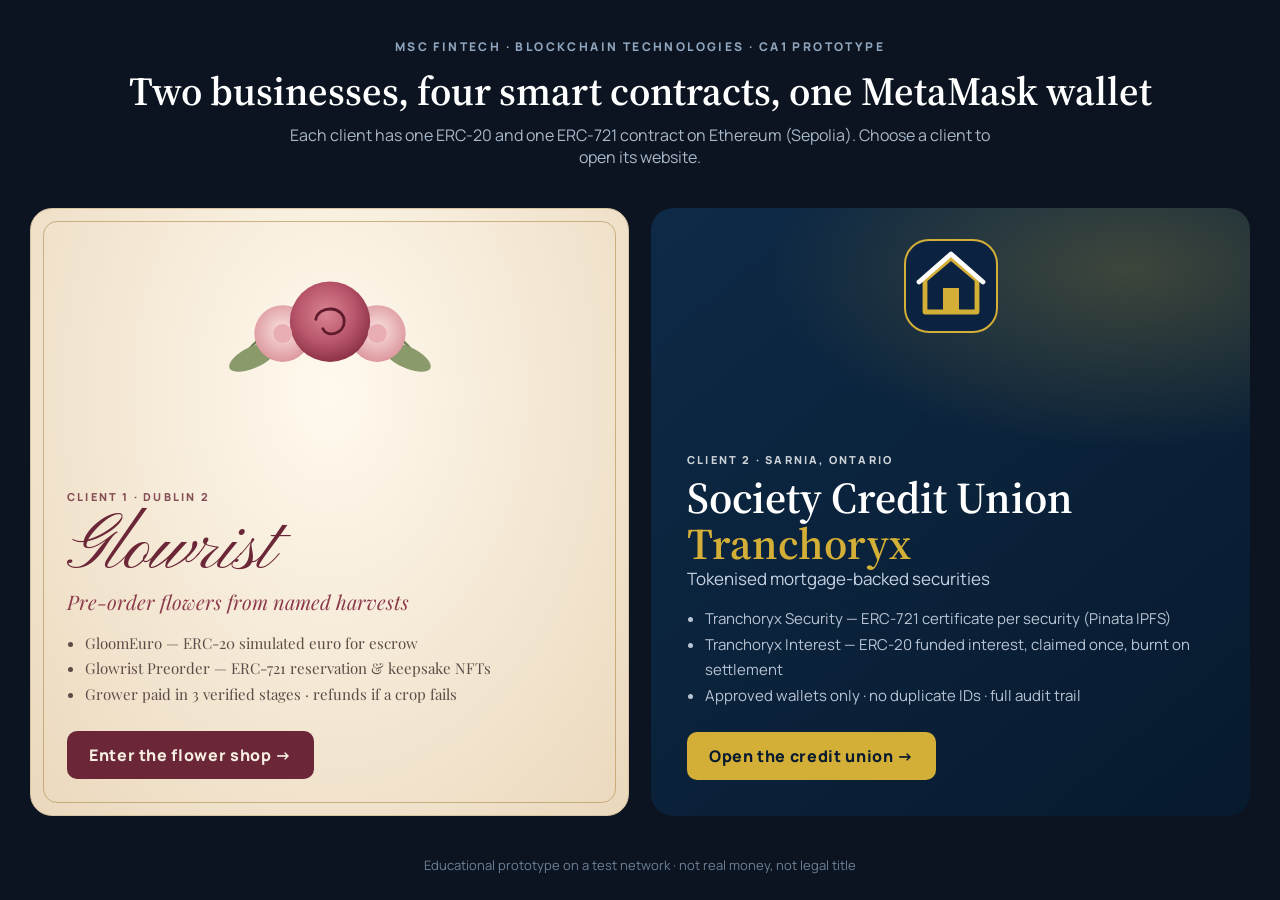
==== index.html @ 2df96d51 "Add files via upload" ====
<!DOCTYPE html>
<html lang="en">
<head>
  <meta charset="UTF-8">
  <meta name="viewport" content="width=device-width, initial-scale=1.0">
  <title>Blockchain CA1 · Glowrist & Society Credit Union</title>
  <link rel="preconnect" href="https://fonts.googleapis.com">
  <link rel="preconnect" href="https://fonts.gstatic.com" crossorigin>
  <link href="https://fonts.googleapis.com/css2?family=Manrope:wght@400;600;800&family=Pinyon+Script&family=Playfair+Display:ital,wght@0,700;1,500&family=Source+Serif+4:opsz,wght@8..60,600&display=swap" rel="stylesheet">
  <style>
    * { box-sizing: border-box; }
    body { margin: 0; font-family: "Manrope", sans-serif; min-height: 100vh; display: flex; flex-direction: column; background: #0B1420; }
    .top { text-align: center; color: #fff; padding: 34px 20px 10px; }
    .top small { letter-spacing: .2em; text-transform: uppercase; font-size: 12px; color: #8FA4BD; font-weight: 800; }
    .top h1 { font-family: "Source Serif 4", serif; font-weight: 600; font-size: clamp(26px, 3.4vw, 40px); margin: 8px 0 6px; }
    .top p { color: #A9B8CA; margin: 0 auto; max-width: 720px; }
    .split { flex: 1; display: grid; grid-template-columns: 1fr 1fr; gap: 22px; padding: 30px; max-width: 1300px; width: 100%; margin: 0 auto; }
    .portal { position: relative; border-radius: 22px; overflow: hidden; text-decoration: none; display: flex; flex-direction: column; justify-content: flex-end; min-height: 480px; padding: 36px; transition: transform .25s, box-shadow .25s; }
    .portal:hover { transform: translateY(-4px); box-shadow: 0 30px 60px -20px rgba(0,0,0,.7); }
    .glow { background: radial-gradient(ellipse at 50% 30%, #FFF9EE, #EAD8BC); color: #6B2737; border: 1px solid #D8C3A2; }
    .glow::before { content: ""; position: absolute; inset: 12px; border: 1px solid rgba(176,138,78,.6); border-radius: 14px; pointer-events: none; }
    .glow .name { font-family: "Pinyon Script", cursive; font-size: 76px; line-height: 1; }
    .glow .tag { font-family: "Playfair Display", serif; font-style: italic; font-size: 20px; color: #8C3A4C; }
    .glow .go { background: #6B2737; color: #F6EEE1; }
    .bank { background: radial-gradient(600px 300px at 80% 10%, rgba(212,175,55,.25), transparent 60%), linear-gradient(140deg, #0E2A47, #071A2E); color: #fff; }
    .bank .name { font-family: "Source Serif 4", serif; font-size: 44px; font-weight: 600; line-height: 1.05; }
    .bank .tag { color: #C7D3E2; font-size: 17px; }
    .bank .go { background: #D4AF37; color: #071A2E; }
    .portal ul { margin: 16px 0 24px; padding-left: 18px; line-height: 1.7; font-size: 15px; }
    .glow ul { color: #5D4A47; font-family: "Playfair Display", serif; }
    .bank ul { color: #B8C4D3; }
    .go { align-self: flex-start; font-weight: 800; padding: 13px 22px; border-radius: 10px; letter-spacing: .04em; }
    .art { position: absolute; top: 30px; left: 0; right: 0; display: flex; justify-content: center; }
    .label { font-size: 11px; letter-spacing: .2em; font-weight: 800; text-transform: uppercase; margin-bottom: 8px; opacity: .8; }
    footer { color: #6E8098; text-align: center; font-size: 13px; padding: 10px 20px 26px; }
    @media (max-width: 860px) { .split { grid-template-columns: 1fr; padding: 16px; } .portal { min-height: 440px; } }
  </style>
</head>
<body>
  <div class="top">
    <small>MSc FinTech · Blockchain Technologies · CA1 Prototype</small>
    <h1>Two businesses, four smart contracts, one MetaMask wallet</h1>
    <p>Each client has one ERC-20 and one ERC-721 contract on Ethereum (Sepolia). Choose a client to open its website.</p>
  </div>

  <div class="split">
    <a class="portal glow" href="glowrist.html">
      <div class="art">
        <svg viewBox="0 0 220 150" width="260" aria-hidden="true">
          <defs><radialGradient id="r" cx="45%" cy="40%" r="60%"><stop offset="0" stop-color="#D98493"/><stop offset=".6" stop-color="#B9566B"/><stop offset="1" stop-color="#8E3349"/></radialGradient>
          <radialGradient id="p" cx="50%" cy="45%" r="60%"><stop offset="0" stop-color="#FBE3E1"/><stop offset="1" stop-color="#D99198"/></radialGradient></defs>
          <path d="M40,95 C60,70 80,72 100,90" stroke="#6E7D52" stroke-width="2" fill="none"/>
          <path d="M120,90 C140,72 160,70 180,95" stroke="#6E7D52" stroke-width="2" fill="none"/>
          <ellipse cx="45" cy="100" rx="22" ry="9" fill="#8A9A6B" transform="rotate(-25 45 100)"/>
          <ellipse cx="175" cy="100" rx="22" ry="9" fill="#8A9A6B" transform="rotate(25 175 100)"/>
          <circle cx="70" cy="80" r="24" fill="url(#p)"/><circle cx="150" cy="80" r="24" fill="url(#p)"/>
          <circle cx="110" cy="70" r="34" fill="url(#r)"/>
          <path d="M98,68 C100,56 122,56 122,70 C122,80 108,84 104,76" fill="none" stroke="#5E1B2D" stroke-width="2.4" stroke-linecap="round"/>
          <circle cx="70" cy="80" r="8" fill="#E9AEB3"/><circle cx="150" cy="80" r="8" fill="#E9AEB3"/>
        </svg>
      </div>
      <div class="label">Client 1 · Dublin 2</div>
      <div class="name">Glowrist</div>
      <div class="tag">Pre-order flowers from named harvests</div>
      <ul>
        <li>GloomEuro — ERC-20 simulated euro for escrow</li>
        <li>Glowrist Preorder — ERC-721 reservation & keepsake NFTs</li>
        <li>Grower paid in 3 verified stages · refunds if a crop fails</li>
      </ul>
      <span class="go">Enter the flower shop →</span>
    </a>

    <a class="portal bank" href="society.html">
      <div class="art">
        <svg viewBox="0 0 48 48" width="96" aria-hidden="true">
          <rect x="1" y="1" width="46" height="46" rx="12" fill="#0B2340" stroke="#D4AF37" stroke-width="1"/>
          <path d="M24 10 L37 21 L37 37 L11 37 L11 21 Z" fill="none" stroke="#D4AF37" stroke-width="2.4" stroke-linejoin="round"/>
          <rect x="20" y="25" width="8" height="12" fill="#D4AF37"/>
          <path d="M8 22 L24 8 L40 22" fill="none" stroke="#fff" stroke-width="2.4" stroke-linecap="round" stroke-linejoin="round"/>
        </svg>
      </div>
      <div class="label">Client 2 · Sarnia, Ontario</div>
      <div class="name">Society Credit Union<br><span style="color:#D4AF37">Tranchoryx</span></div>
      <div class="tag">Tokenised mortgage-backed securities</div>
      <ul>
        <li>Tranchoryx Security — ERC-721 certificate per security (Pinata IPFS)</li>
        <li>Tranchoryx Interest — ERC-20 funded interest, claimed once, burnt on settlement</li>
        <li>Approved wallets only · no duplicate IDs · full audit trail</li>
      </ul>
      <span class="go">Open the credit union →</span>
    </a>
  </div>
  <footer>Educational prototype on a test network · not real money, not legal title</footer>
</body>
</html>
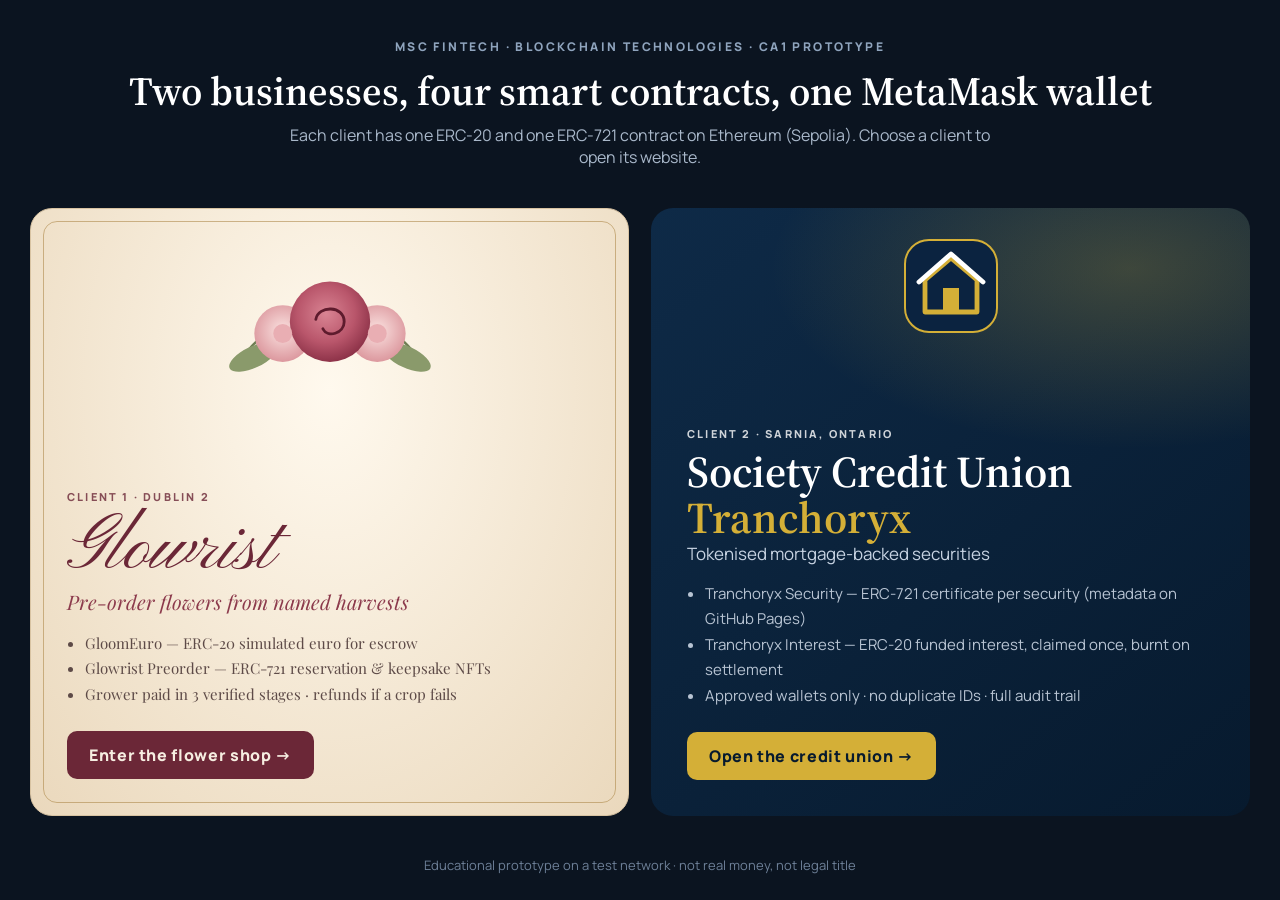
==== commit 3547b963: "Add files via upload" ====
--- a/index.html
+++ b/index.html
@@ -83,7 +83,7 @@
       <div class="name">Society Credit Union<br><span style="color:#D4AF37">Tranchoryx</span></div>
       <div class="tag">Tokenised mortgage-backed securities</div>
       <ul>
-        <li>Tranchoryx Security — ERC-721 certificate per security (Pinata IPFS)</li>
+        <li>Tranchoryx Security — ERC-721 certificate per security (metadata on GitHub Pages)</li>
         <li>Tranchoryx Interest — ERC-20 funded interest, claimed once, burnt on settlement</li>
         <li>Approved wallets only · no duplicate IDs · full audit trail</li>
       </ul>
